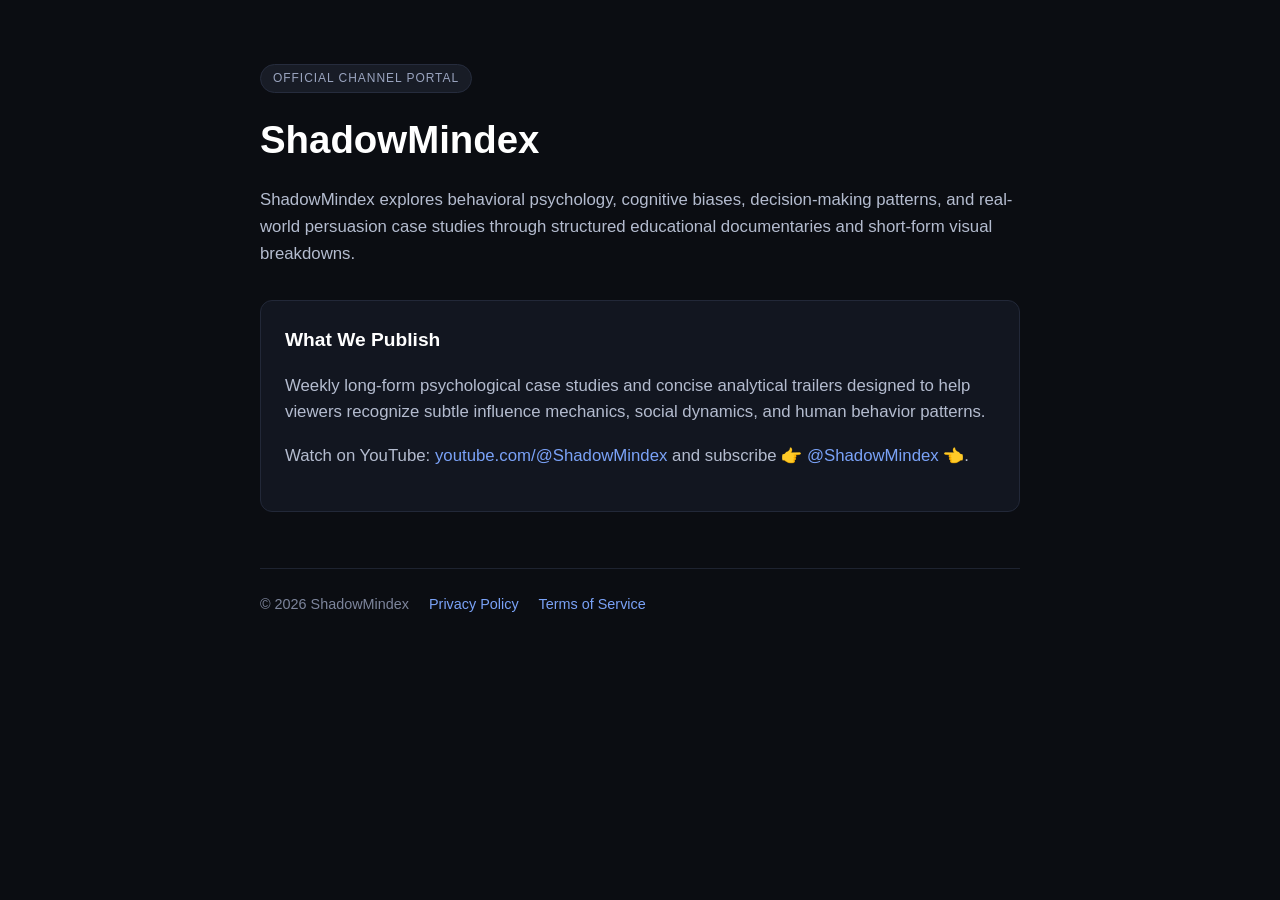
==== index.html @ e16fe2bc "Update index.html" ====
<!DOCTYPE html>
<html lang="en">
<head>
  <meta charset="UTF-8" />
  <meta name="viewport" content="width=device-width, initial-scale=1.0" />
  <title>ShadowMindex — Behavioral Psychology &amp; Cognitive Case Studies</title>
  <style>
    body {
      margin: 0;
      font-family: -apple-system, BlinkMacSystemFont, "Segoe UI", Roboto, sans-serif;
      background-color: #0b0d12;
      color: #e6e8ee;
      line-height: 1.6;
    }
    .container {
      max-width: 760px;
      margin: 0 auto;
      padding: 64px 24px;
    }
    .badge {
      display: inline-block;
      padding: 4px 12px;
      font-size: 12px;
      letter-spacing: 0.08em;
      text-transform: uppercase;
      background: #181c26;
      color: #9aa4bf;
      border: 1px solid #262c3d;
      border-radius: 999px;
      margin-bottom: 16px;
    }
    h1 {
      font-size: 2.4rem;
      margin: 0 0 16px;
      color: #ffffff;
    }
    p {
      color: #b4bccf;
      font-size: 1.05rem;
    }
    .card {
      background: #121620;
      border: 1px solid #222838;
      border-radius: 12px;
      padding: 24px;
      margin-top: 32px;
    }
    .card h2 {
      margin-top: 0;
      font-size: 1.2rem;
      color: #ffffff;
    }
    a {
      color: #7aa2f7;
      text-decoration: none;
    }
    a:hover {
      text-decoration: underline;
    }
    footer {
      margin-top: 56px;
      padding-top: 24px;
      border-top: 1px solid #1e2330;
      font-size: 0.9rem;
      color: #7d859c;
      display: flex;
      gap: 20px;
      flex-wrap: wrap;
    }
  </style>
</head>
<body>
  <div class="container">
    <span class="badge">Official Channel Portal</span>
    <h1>ShadowMindex</h1>
    <p>
      ShadowMindex explores behavioral psychology, cognitive biases, decision-making patterns, and real-world persuasion case studies through structured educational documentaries and short-form visual breakdowns.
    </p>

    <div class="card">
      <h2>What We Publish</h2>
      <p>
        Weekly long-form psychological case studies and concise analytical trailers designed to help viewers recognize subtle influence mechanics, social dynamics, and human behavior patterns.
      </p>
      <p>
        Watch on YouTube: <a href="https://www.youtube.com/@ShadowMindex" target="_blank" rel="noopener">youtube.com/@ShadowMindex</a> and subscribe <a href="https://www.youtube.com/@ShadowMindex?sub_confirmation=1" target="_blank" rel="noopener">👉 @ShadowMindex 👈</a>.
      </p>
    </div>

    <footer>
      <span>&copy; 2026 ShadowMindex</span>
      <a href="/privacy">Privacy Policy</a>
      <a href="/terms">Terms of Service</a>
    </footer>
  </div>
</body>
</html>
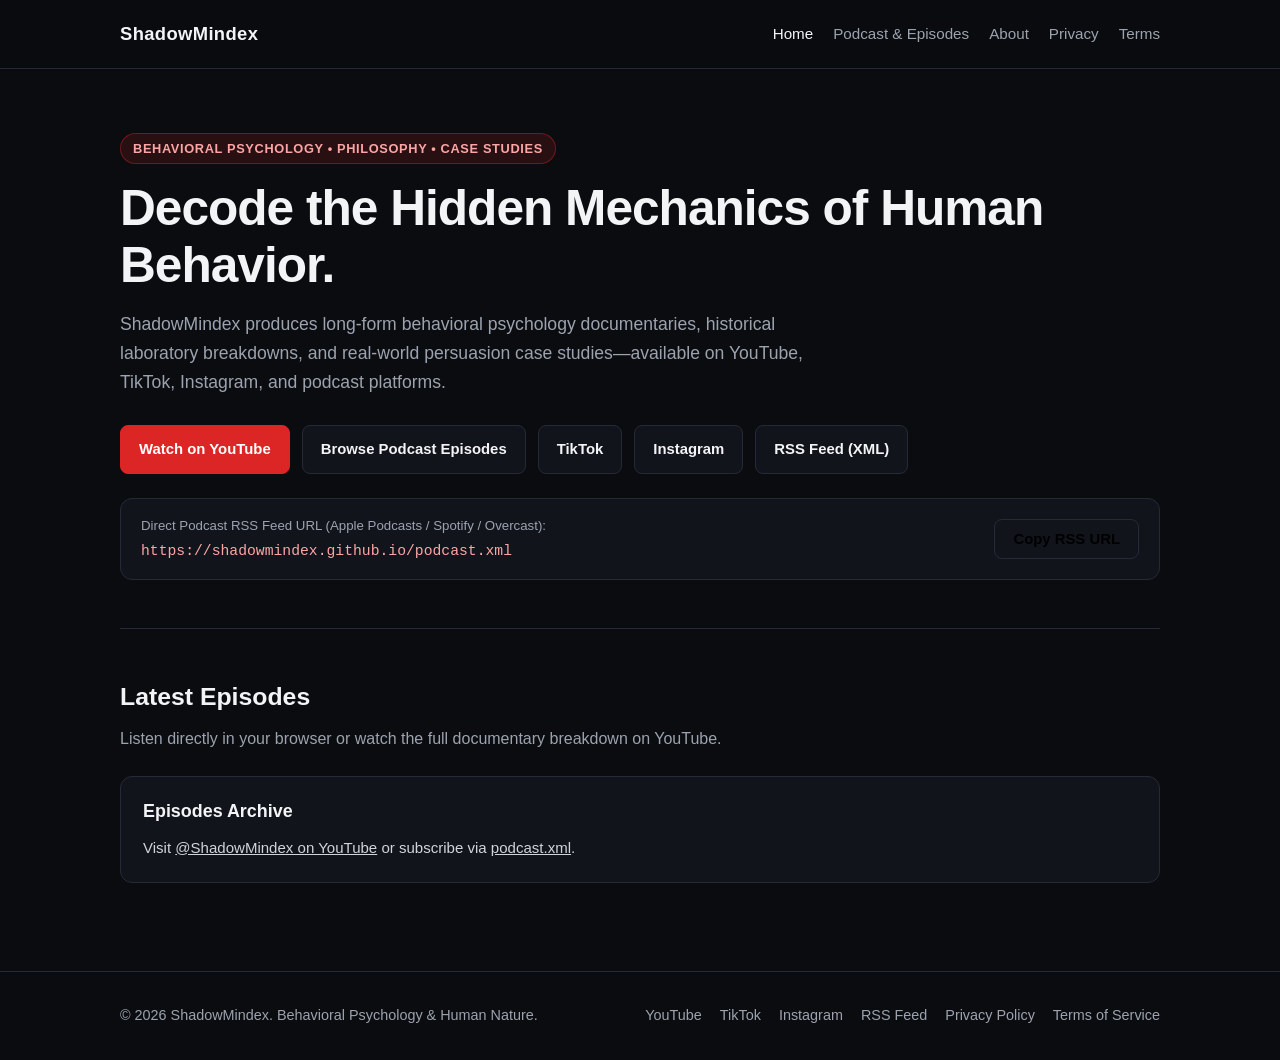
==== commit e436255f: "Deploy multi-page ShadowMindex website and podcast RSS feed" ====
--- a/index.html
+++ b/index.html
@@ -1,97 +1,105 @@
 <!DOCTYPE html>
 <html lang="en">
 <head>
-  <meta charset="UTF-8" />
-  <meta name="viewport" content="width=device-width, initial-scale=1.0" />
-  <title>ShadowMindex — Behavioral Psychology &amp; Cognitive Case Studies</title>
-  <style>
-    body {
-      margin: 0;
-      font-family: -apple-system, BlinkMacSystemFont, "Segoe UI", Roboto, sans-serif;
-      background-color: #0b0d12;
-      color: #e6e8ee;
-      line-height: 1.6;
-    }
-    .container {
-      max-width: 760px;
-      margin: 0 auto;
-      padding: 64px 24px;
-    }
-    .badge {
-      display: inline-block;
-      padding: 4px 12px;
-      font-size: 12px;
-      letter-spacing: 0.08em;
-      text-transform: uppercase;
-      background: #181c26;
-      color: #9aa4bf;
-      border: 1px solid #262c3d;
-      border-radius: 999px;
-      margin-bottom: 16px;
-    }
-    h1 {
-      font-size: 2.4rem;
-      margin: 0 0 16px;
-      color: #ffffff;
-    }
-    p {
-      color: #b4bccf;
-      font-size: 1.05rem;
-    }
-    .card {
-      background: #121620;
-      border: 1px solid #222838;
-      border-radius: 12px;
-      padding: 24px;
-      margin-top: 32px;
-    }
-    .card h2 {
-      margin-top: 0;
-      font-size: 1.2rem;
-      color: #ffffff;
-    }
-    a {
-      color: #7aa2f7;
-      text-decoration: none;
-    }
-    a:hover {
-      text-decoration: underline;
-    }
-    footer {
-      margin-top: 56px;
-      padding-top: 24px;
-      border-top: 1px solid #1e2330;
-      font-size: 0.9rem;
-      color: #7d859c;
-      display: flex;
-      gap: 20px;
-      flex-wrap: wrap;
-    }
-  </style>
+  <meta charset="UTF-8">
+  <meta name="viewport" content="width=device-width, initial-scale=1.0">
+  <title>ShadowMindex — Behavioral Psychology &amp; Dark Persuasion</title>
+  <meta name="description" content="Deep-dive behavioral psychology documentaries, historical laboratory breakdowns, and real-world persuasion case studies.">
+  <link rel="alternate" type="application/rss+xml" title="ShadowMindex Podcast RSS" href="https://shadowmindex.github.io/podcast.xml">
+  <link rel="stylesheet" href="style.css">
 </head>
 <body>
-  <div class="container">
-    <span class="badge">Official Channel Portal</span>
-    <h1>ShadowMindex</h1>
-    <p>
-      ShadowMindex explores behavioral psychology, cognitive biases, decision-making patterns, and real-world persuasion case studies through structured educational documentaries and short-form visual breakdowns.
+<header>
+  <div class="container nav">
+    <a href="index.html" class="brand">
+      <img src="profile_pic.png" alt="ShadowMindex" onerror="this.style.display='none'">
+      <span>ShadowMindex</span>
+    </a>
+    <nav class="nav-links">
+      <a href="index.html" class="active">Home</a>
+      <a href="episodes.html">Podcast &amp; Episodes</a>
+      <a href="about.html">About</a>
+      <a href="privacy.html">Privacy</a>
+      <a href="terms.html">Terms</a>
+    </nav>
+  </div>
+</header>
+
+<main class="container">
+  <section class="hero">
+    <span class="badge">Behavioral Psychology &bull; Philosophy &bull; Case Studies</span>
+    <h1>Decode the Hidden Mechanics of Human Behavior.</h1>
+    <p class="lead">
+      ShadowMindex produces long-form behavioral psychology documentaries, historical laboratory breakdowns, and real-world persuasion case studies—available on YouTube, TikTok, Instagram, and podcast platforms.
     </p>
-
-    <div class="card">
-      <h2>What We Publish</h2>
-      <p>
-        Weekly long-form psychological case studies and concise analytical trailers designed to help viewers recognize subtle influence mechanics, social dynamics, and human behavior patterns.
-      </p>
-      <p>
-        Watch on YouTube: <a href="https://www.youtube.com/@ShadowMindex" target="_blank" rel="noopener">youtube.com/@ShadowMindex</a> and subscribe <a href="https://www.youtube.com/@ShadowMindex?sub_confirmation=1" target="_blank" rel="noopener">👉 @ShadowMindex 👈</a>.
-      </p>
+    <div class="btn-row">
+      <a class="btn btn-primary" href="https://www.youtube.com/@ShadowMindex" target="_blank" rel="noopener">Watch on YouTube</a>
+      <a class="btn" href="episodes.html">Browse Podcast Episodes</a>
+      <a class="btn" href="https://www.tiktok.com/@shadowmindex" target="_blank" rel="noopener">TikTok</a>
+      <a class="btn" href="https://www.instagram.com/shadowmindex" target="_blank" rel="noopener">Instagram</a>
+      <a class="btn" href="podcast.xml">RSS Feed (XML)</a>
     </div>
 
-    <footer>
-      <span>&copy; 2026 ShadowMindex</span>
-      <a href="/privacy">Privacy Policy</a>
-      <a href="/terms">Terms of Service</a>
-    </footer>
+    <div class="rss-bar">
+      <div>
+        <div class="meta">Direct Podcast RSS Feed URL (Apple Podcasts / Spotify / Overcast):</div>
+        <code id="rss-url">https://shadowmindex.github.io/podcast.xml</code>
+      </div>
+      <button class="btn" onclick="navigator.clipboard.writeText('https://shadowmindex.github.io/podcast.xml'); this.textContent='Copied!';">Copy RSS URL</button>
+    </div>
+  </section>
+
+  <section>
+    <h2>Latest Episodes</h2>
+    <p class="section-sub">Listen directly in your browser or watch the full documentary breakdown on YouTube.</p>
+    <div id="latest-grid" class="grid">
+      <div class="card">
+        <h3>Loading Episodes...</h3>
+        <p class="meta">Fetching latest feed from episodes.json</p>
+      </div>
+    </div>
+  </section>
+</main>
+
+<footer>
+  <div class="container footer-row">
+    <div>&copy; 2026 ShadowMindex. Behavioral Psychology &amp; Human Nature.</div>
+    <div class="footer-links">
+      <a href="https://www.youtube.com/@ShadowMindex" target="_blank" rel="noopener">YouTube</a>
+      <a href="https://www.tiktok.com/@shadowmindex" target="_blank" rel="noopener">TikTok</a>
+      <a href="https://www.instagram.com/shadowmindex" target="_blank" rel="noopener">Instagram</a>
+      <a href="podcast.xml">RSS Feed</a>
+      <a href="privacy.html">Privacy Policy</a>
+      <a href="terms.html">Terms of Service</a>
+    </div>
   </div>
+</footer>
+
+<script>
+fetch('episodes.json?v=' + Date.now())
+  .then(r => r.json())
+  .then(items => {
+    const grid = document.getElementById('latest-grid');
+    if (!items || !items.length) {
+      grid.innerHTML = '<div class="card"><h3>First Episode Publishing Soon</h3><p>Check back shortly or subscribe on <a href="https://www.youtube.com/@ShadowMindex" style="text-decoration:underline;">YouTube @ShadowMindex</a>.</p></div>';
+      return;
+    }
+    grid.innerHTML = items.slice(0, 6).map(ep => `
+      <article class="card">
+        <div class="meta">${ep.pubDate || ''} &bull; ${ep.duration || '20+ min'}</div>
+        <h3>${ep.title}</h3>
+        <p>${(ep.description || '').slice(0, 180)}${(ep.description || '').length > 180 ? '...' : ''}</p>
+        ${ep.audioUrl ? `<audio controls preload="none" src="${ep.audioUrl}"></audio>` : ''}
+        <div class="btn-row">
+          ${ep.youtubeUrl ? `<a class="btn btn-primary" href="${ep.youtubeUrl}" target="_blank" rel="noopener">Watch Video</a>` : ''}
+          ${ep.audioUrl ? `<a class="btn" href="${ep.audioUrl}" target="_blank" rel="noopener">MP3</a>` : ''}
+        </div>
+      </article>
+    `).join('');
+  })
+  .catch(() => {
+    document.getElementById('latest-grid').innerHTML = '<div class="card"><h3>Episodes Archive</h3><p>Visit <a href="https://www.youtube.com/@ShadowMindex" style="text-decoration:underline;">@ShadowMindex on YouTube</a> or subscribe via <a href="podcast.xml" style="text-decoration:underline;">podcast.xml</a>.</p></div>';
+  });
+</script>
 </body>
 </html>
--- a/style.css
+++ b/style.css
@@ -0,0 +1,266 @@
+/* ShadowMindex Dark Editorial Theme */
+:root {
+  --bg: #0b0c10;
+  --surface: #12141c;
+  --surface-2: #191c26;
+  --border: #262a38;
+  --text: #f3f4f6;
+  --muted: #9ca3af;
+  --accent: #dc2626;
+  --accent-hover: #ef4444;
+  --gold: #d97706;
+  --radius: 12px;
+  --max-w: 1080px;
+}
+
+* { box-sizing: border-box; margin: 0; padding: 0; }
+
+body {
+  background: var(--bg);
+  color: var(--text);
+  font-family: -apple-system, BlinkMacSystemFont, "Segoe UI", Roboto, Inter, sans-serif;
+  line-height: 1.65;
+  -webkit-font-smoothing: antialiased;
+}
+
+a { color: inherit; text-decoration: none; }
+
+.container {
+  max-width: var(--max-w);
+  margin: 0 auto;
+  padding: 0 20px;
+}
+
+header {
+  border-bottom: 1px solid var(--border);
+  background: rgba(11, 12, 16, 0.92);
+  position: sticky;
+  top: 0;
+  z-index: 50;
+  backdrop-filter: blur(10px);
+}
+
+.nav {
+  display: flex;
+  align-items: center;
+  justify-content: space-between;
+  min-height: 68px;
+  gap: 16px;
+  flex-wrap: wrap;
+}
+
+.brand {
+  display: flex;
+  align-items: center;
+  gap: 12px;
+  font-weight: 700;
+  font-size: 1.15rem;
+  letter-spacing: 0.02em;
+}
+
+.brand img {
+  width: 36px;
+  height: 36px;
+  border-radius: 50%;
+  border: 1px solid var(--border);
+  object-fit: cover;
+}
+
+.nav-links {
+  display: flex;
+  gap: 20px;
+  flex-wrap: wrap;
+  font-size: 0.95rem;
+  color: var(--muted);
+}
+
+.nav-links a:hover, .nav-links a.active {
+  color: var(--text);
+}
+
+.hero {
+  padding: 64px 0 48px;
+  border-bottom: 1px solid var(--border);
+}
+
+.badge {
+  display: inline-block;
+  padding: 4px 12px;
+  border-radius: 999px;
+  background: rgba(220, 38, 38, 0.14);
+  border: 1px solid rgba(220, 38, 38, 0.4);
+  color: #fca5a5;
+  font-size: 0.8rem;
+  font-weight: 600;
+  letter-spacing: 0.05em;
+  text-transform: uppercase;
+  margin-bottom: 16px;
+}
+
+h1 {
+  font-size: clamp(2rem, 4vw, 3.1rem);
+  line-height: 1.15;
+  margin-bottom: 16px;
+  letter-spacing: -0.02em;
+}
+
+.lead {
+  color: var(--muted);
+  font-size: 1.1rem;
+  max-width: 720px;
+  margin-bottom: 28px;
+}
+
+.btn-row {
+  display: flex;
+  flex-wrap: wrap;
+  gap: 12px;
+}
+
+.btn {
+  display: inline-flex;
+  align-items: center;
+  gap: 8px;
+  padding: 11px 18px;
+  border-radius: 8px;
+  font-weight: 600;
+  font-size: 0.93rem;
+  border: 1px solid var(--border);
+  background: var(--surface);
+  transition: 0.15s ease;
+}
+
+.btn:hover {
+  background: var(--surface-2);
+  border-color: #3b4254;
+}
+
+.btn-primary {
+  background: var(--accent);
+  border-color: var(--accent);
+  color: #fff;
+}
+
+.btn-primary:hover {
+  background: var(--accent-hover);
+  border-color: var(--accent-hover);
+}
+
+section {
+  padding: 48px 0;
+}
+
+h2 {
+  font-size: 1.55rem;
+  margin-bottom: 8px;
+}
+
+.section-sub {
+  color: var(--muted);
+  margin-bottom: 24px;
+}
+
+.grid {
+  display: grid;
+  grid-template-columns: repeat(auto-fit, minmax(280px, 1fr));
+  gap: 20px;
+}
+
+.card {
+  background: var(--surface);
+  border: 1px solid var(--border);
+  border-radius: var(--radius);
+  padding: 22px;
+  display: flex;
+  flex-direction: column;
+  gap: 12px;
+}
+
+.card h3 {
+  font-size: 1.12rem;
+  line-height: 1.35;
+}
+
+.meta {
+  font-size: 0.83rem;
+  color: var(--muted);
+}
+
+.card p {
+  color: #d1d5db;
+  font-size: 0.94rem;
+}
+
+audio {
+  width: 100%;
+  height: 38px;
+  margin-top: 4px;
+}
+
+.legal-box {
+  background: var(--surface);
+  border: 1px solid var(--border);
+  border-radius: var(--radius);
+  padding: 28px;
+  max-width: 820px;
+}
+
+.legal-box h2 {
+  font-size: 1.25rem;
+  margin-top: 24px;
+  margin-bottom: 8px;
+}
+
+.legal-box h2:first-child { margin-top: 0; }
+
+.legal-box p, .legal-box li {
+  color: #d1d5db;
+  margin-bottom: 10px;
+}
+
+.legal-box ul {
+  padding-left: 20px;
+  margin-bottom: 12px;
+}
+
+.rss-bar {
+  display: flex;
+  align-items: center;
+  justify-content: space-between;
+  gap: 12px;
+  flex-wrap: wrap;
+  background: var(--surface);
+  border: 1px solid var(--border);
+  border-radius: var(--radius);
+  padding: 16px 20px;
+  margin-top: 24px;
+}
+
+.rss-bar code {
+  color: #fca5a5;
+  font-size: 0.92rem;
+  word-break: break-all;
+}
+
+footer {
+  border-top: 1px solid var(--border);
+  padding: 32px 0;
+  margin-top: 40px;
+  color: var(--muted);
+  font-size: 0.9rem;
+}
+
+.footer-row {
+  display: flex;
+  justify-content: space-between;
+  flex-wrap: wrap;
+  gap: 16px;
+}
+
+.footer-links {
+  display: flex;
+  gap: 18px;
+  flex-wrap: wrap;
+}
+
+.footer-links a:hover { color: var(--text); }
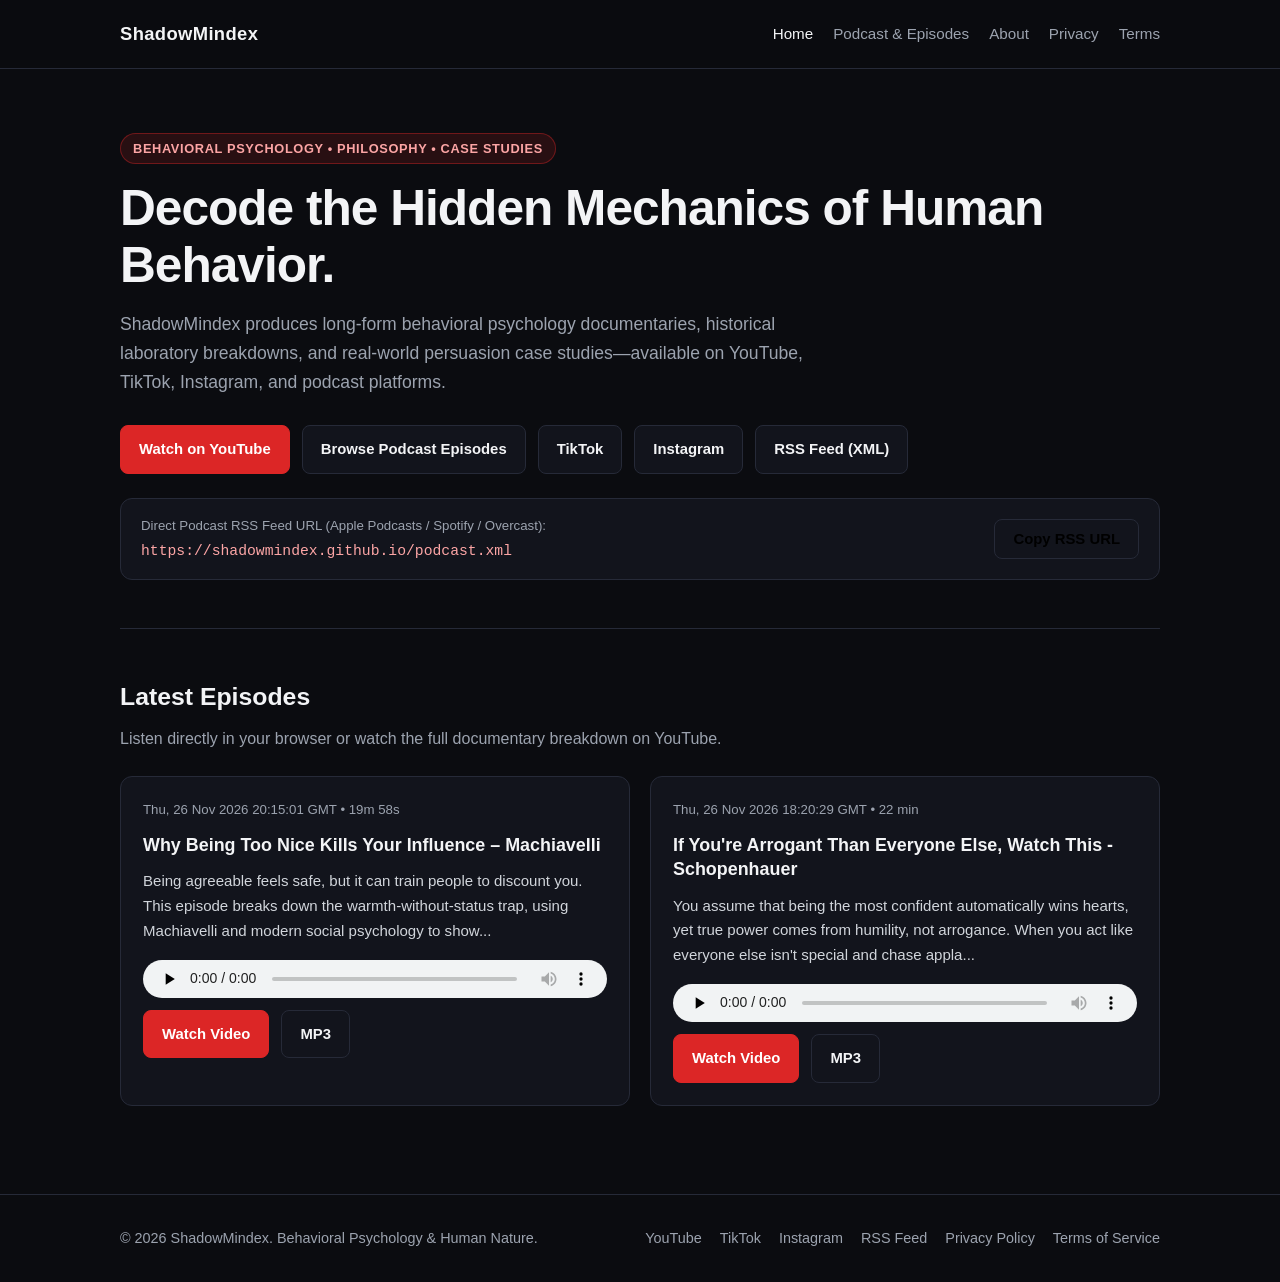
==== commit ee1fbd0f: "Update Instagram handle to shadowmindexofficial across all site pages" ====
--- a/index.html
+++ b/index.html
@@ -36,7 +36,7 @@
       <a class="btn btn-primary" href="https://www.youtube.com/@ShadowMindex" target="_blank" rel="noopener">Watch on YouTube</a>
       <a class="btn" href="episodes.html">Browse Podcast Episodes</a>
       <a class="btn" href="https://www.tiktok.com/@shadowmindex" target="_blank" rel="noopener">TikTok</a>
-      <a class="btn" href="https://www.instagram.com/shadowmindex" target="_blank" rel="noopener">Instagram</a>
+      <a class="btn" href="https://www.instagram.com/shadowmindexofficial" target="_blank" rel="noopener">Instagram</a>
       <a class="btn" href="podcast.xml">RSS Feed (XML)</a>
     </div>
 
@@ -67,7 +67,7 @@
     <div class="footer-links">
       <a href="https://www.youtube.com/@ShadowMindex" target="_blank" rel="noopener">YouTube</a>
       <a href="https://www.tiktok.com/@shadowmindex" target="_blank" rel="noopener">TikTok</a>
-      <a href="https://www.instagram.com/shadowmindex" target="_blank" rel="noopener">Instagram</a>
+      <a href="https://www.instagram.com/shadowmindexofficial" target="_blank" rel="noopener">Instagram</a>
       <a href="podcast.xml">RSS Feed</a>
       <a href="privacy.html">Privacy Policy</a>
       <a href="terms.html">Terms of Service</a>
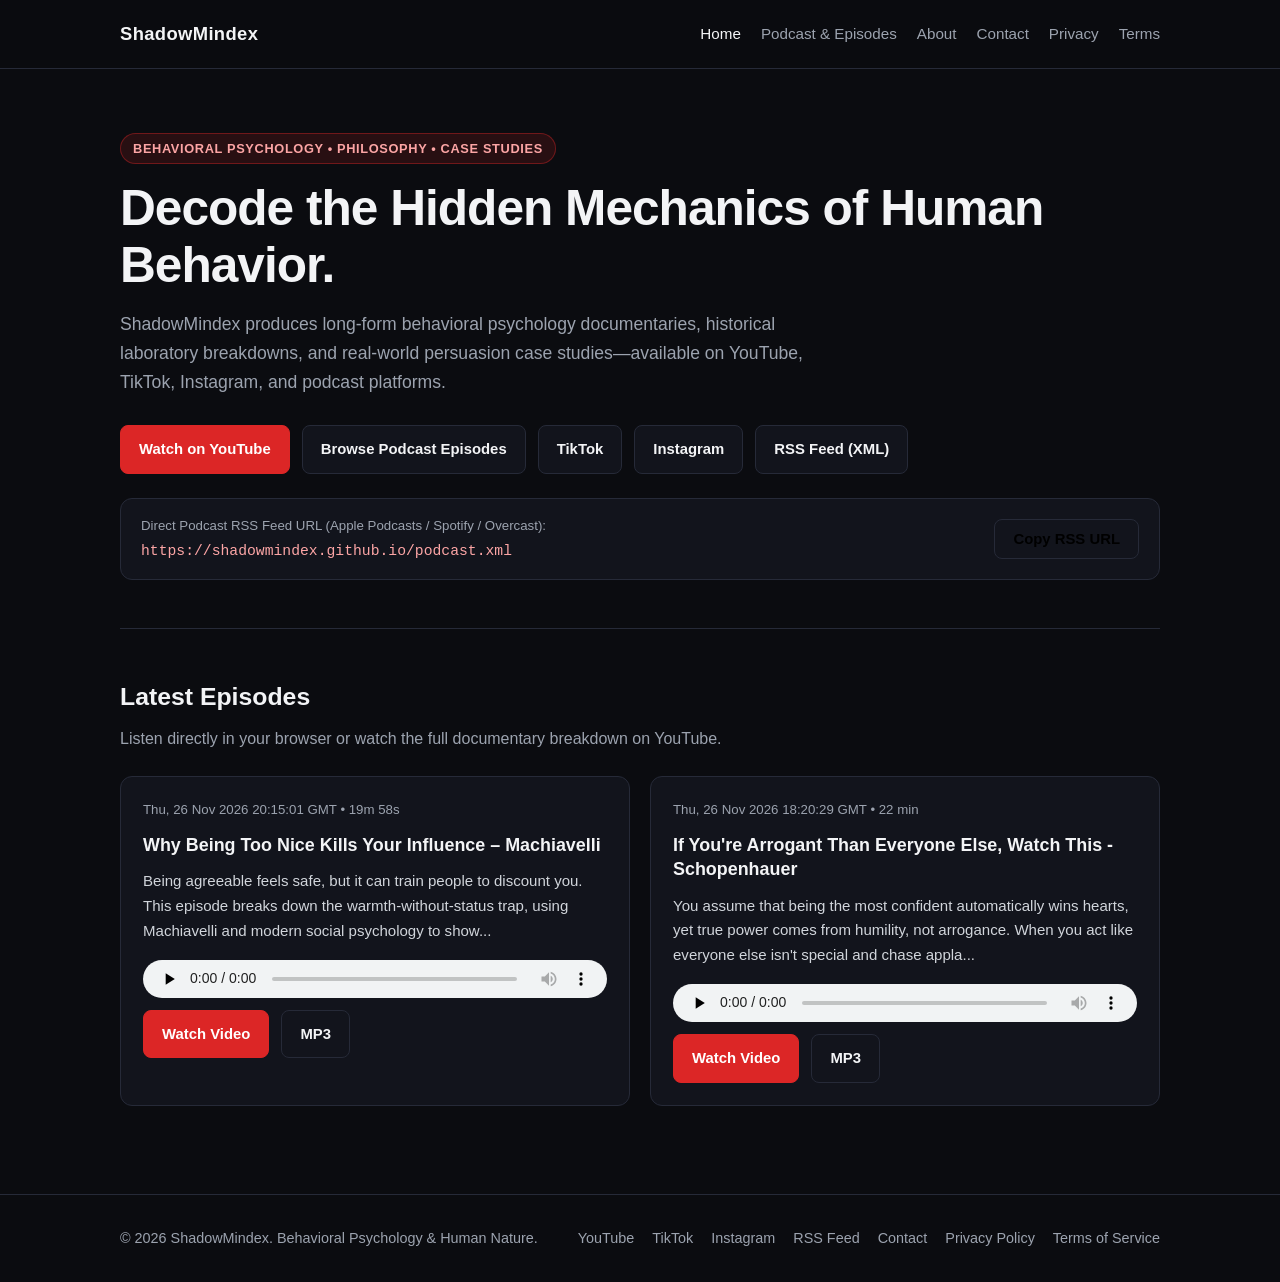
==== commit cd2aab1d: "Add Contact Us page forwarding to bibforuall+ShadowMindex@gmail.com" ====
--- a/index.html
+++ b/index.html
@@ -19,6 +19,7 @@
       <a href="index.html" class="active">Home</a>
       <a href="episodes.html">Podcast &amp; Episodes</a>
       <a href="about.html">About</a>
+      <a href="contact.html">Contact</a>
       <a href="privacy.html">Privacy</a>
       <a href="terms.html">Terms</a>
     </nav>
@@ -69,6 +70,7 @@
       <a href="https://www.tiktok.com/@shadowmindex" target="_blank" rel="noopener">TikTok</a>
       <a href="https://www.instagram.com/shadowmindexofficial" target="_blank" rel="noopener">Instagram</a>
       <a href="podcast.xml">RSS Feed</a>
+      <a href="contact.html">Contact</a>
       <a href="privacy.html">Privacy Policy</a>
       <a href="terms.html">Terms of Service</a>
     </div>
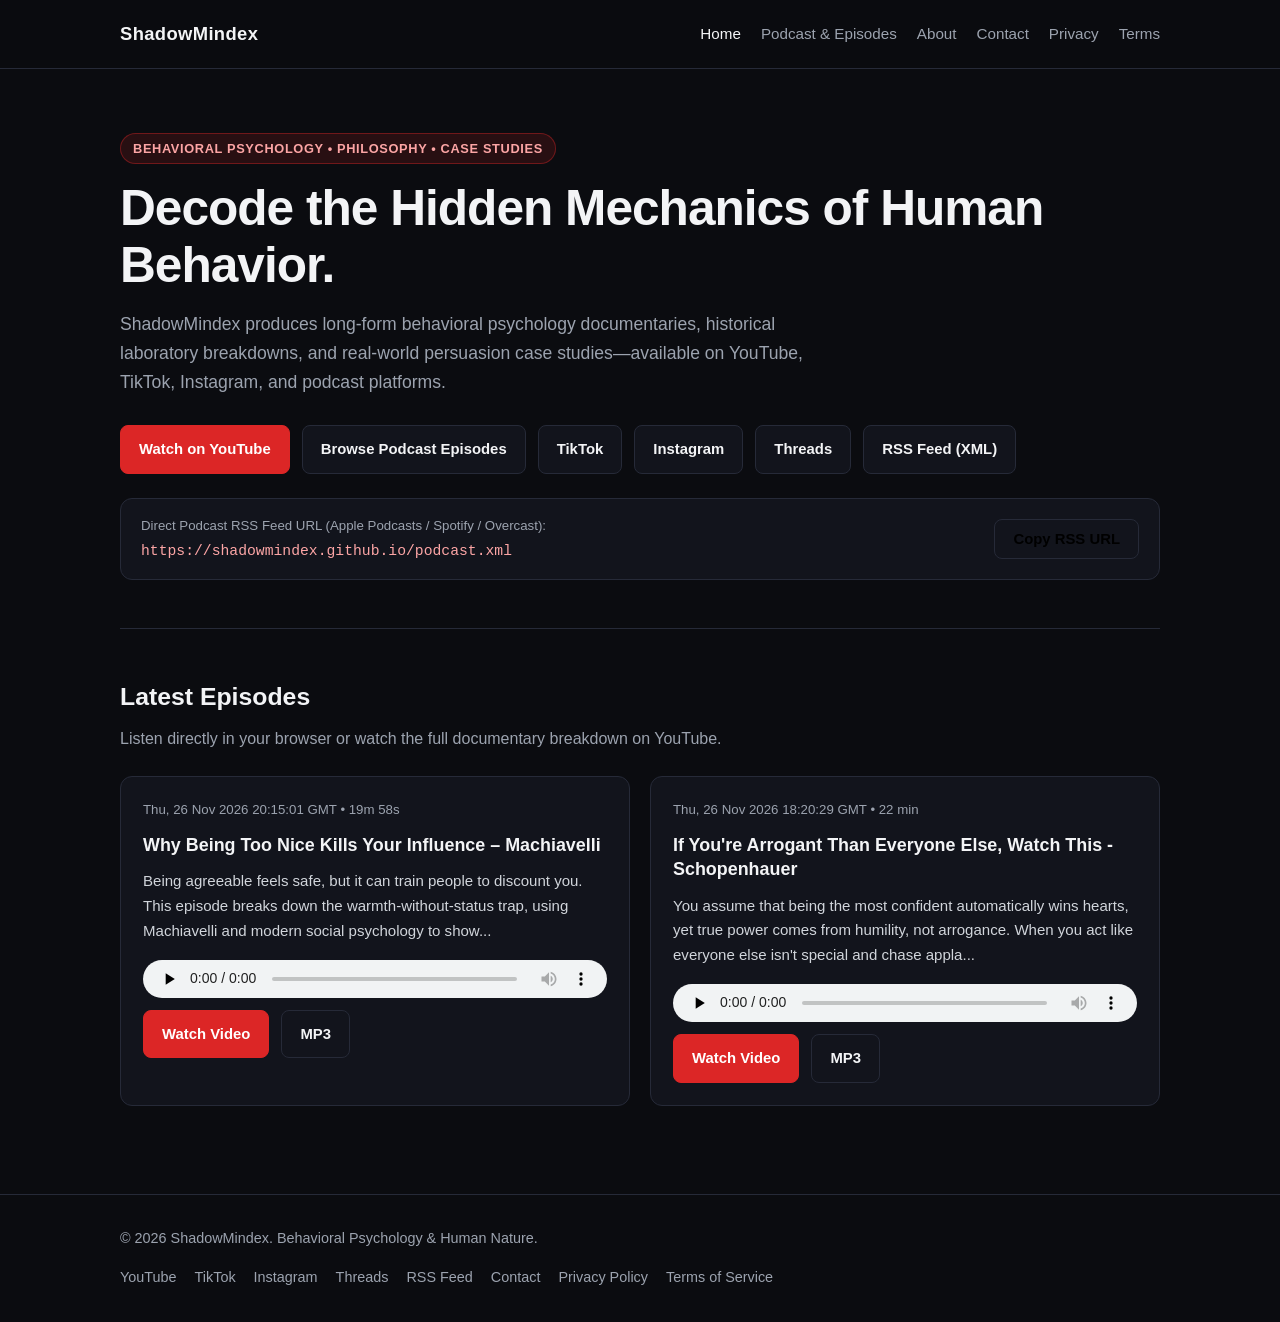
==== commit 8b6b0dcb: "Add Threads links across site pages" ====
--- a/index.html
+++ b/index.html
@@ -38,6 +38,7 @@
       <a class="btn" href="episodes.html">Browse Podcast Episodes</a>
       <a class="btn" href="https://www.tiktok.com/@shadowmindex" target="_blank" rel="noopener">TikTok</a>
       <a class="btn" href="https://www.instagram.com/shadowmindexofficial" target="_blank" rel="noopener">Instagram</a>
+      <a class="btn" href="https://www.threads.net/@shadowmindexofficial" target="_blank" rel="noopener">Threads</a>
       <a class="btn" href="podcast.xml">RSS Feed (XML)</a>
     </div>
 
@@ -69,6 +70,7 @@
       <a href="https://www.youtube.com/@ShadowMindex" target="_blank" rel="noopener">YouTube</a>
       <a href="https://www.tiktok.com/@shadowmindex" target="_blank" rel="noopener">TikTok</a>
       <a href="https://www.instagram.com/shadowmindexofficial" target="_blank" rel="noopener">Instagram</a>
+      <a href="https://www.threads.net/@shadowmindexofficial" target="_blank" rel="noopener">Threads</a>
       <a href="podcast.xml">RSS Feed</a>
       <a href="contact.html">Contact</a>
       <a href="privacy.html">Privacy Policy</a>
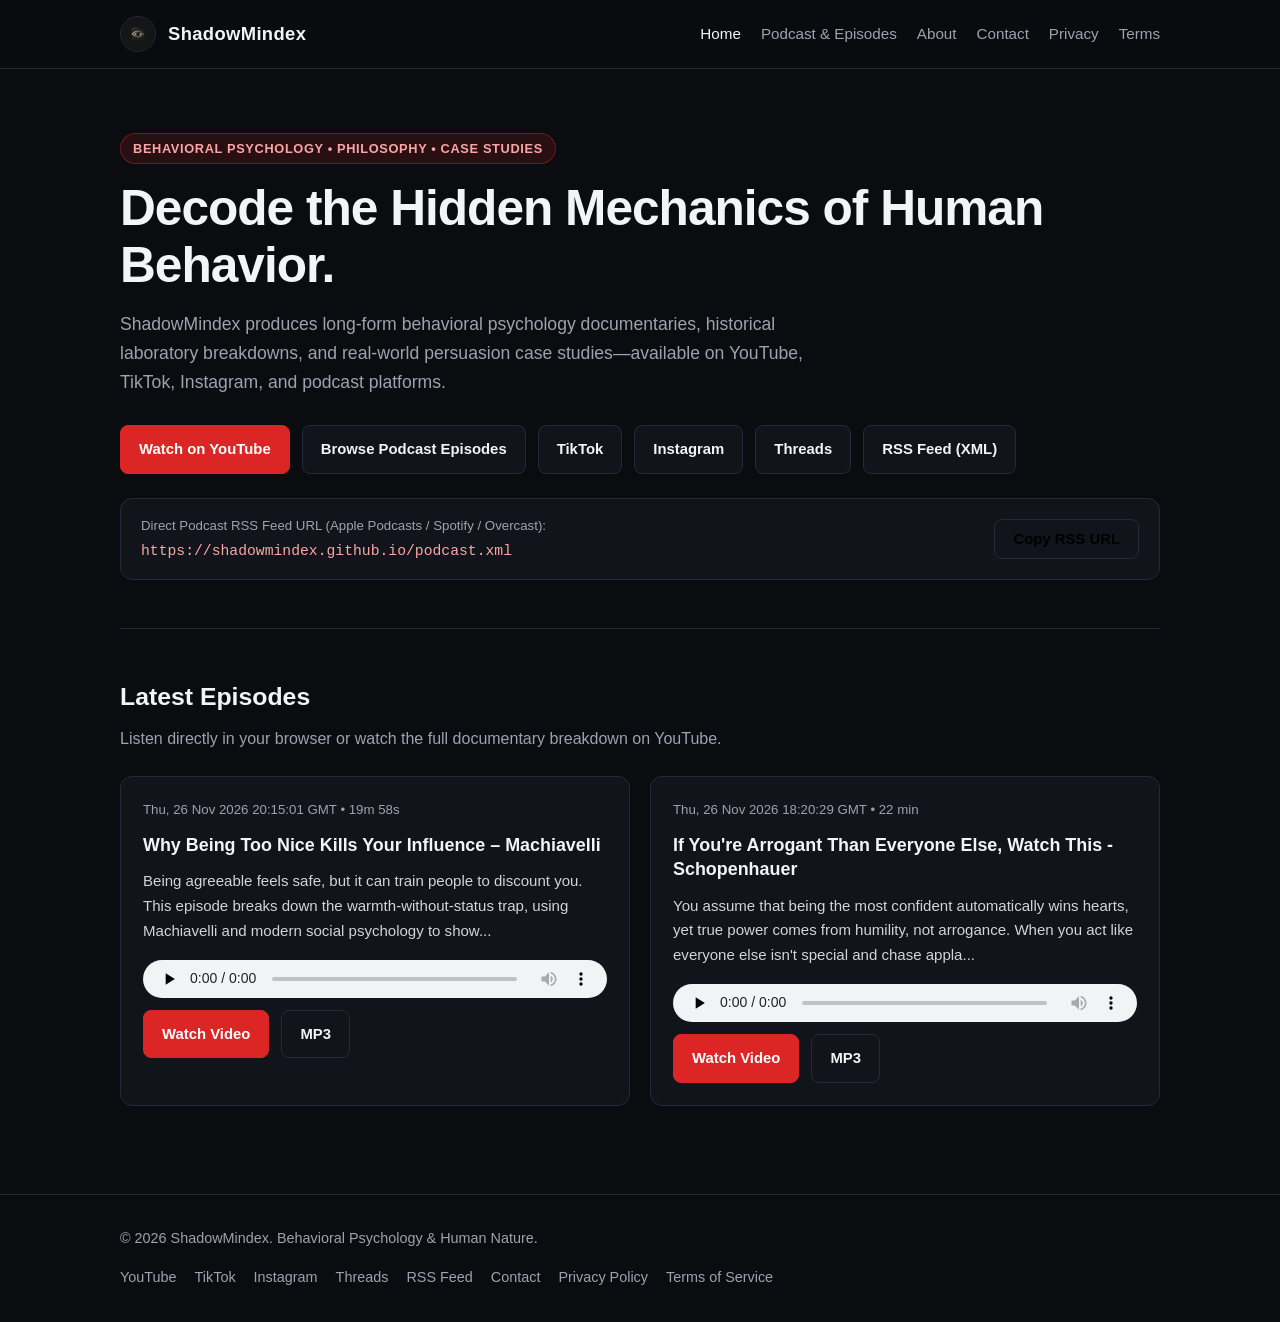
==== commit a85bcee2: "Add ShadowMindex eye logo to header and browser favicon" ====
--- a/index.html
+++ b/index.html
@@ -6,6 +6,8 @@
   <title>ShadowMindex — Behavioral Psychology &amp; Dark Persuasion</title>
   <meta name="description" content="Deep-dive behavioral psychology documentaries, historical laboratory breakdowns, and real-world persuasion case studies.">
   <link rel="alternate" type="application/rss+xml" title="ShadowMindex Podcast RSS" href="https://shadowmindex.github.io/podcast.xml">
+  <link rel="icon" type="image/png" href="favicon.png">
+  <link rel="apple-touch-icon" href="profile_pic.png">
   <link rel="stylesheet" href="style.css">
 </head>
 <body>
